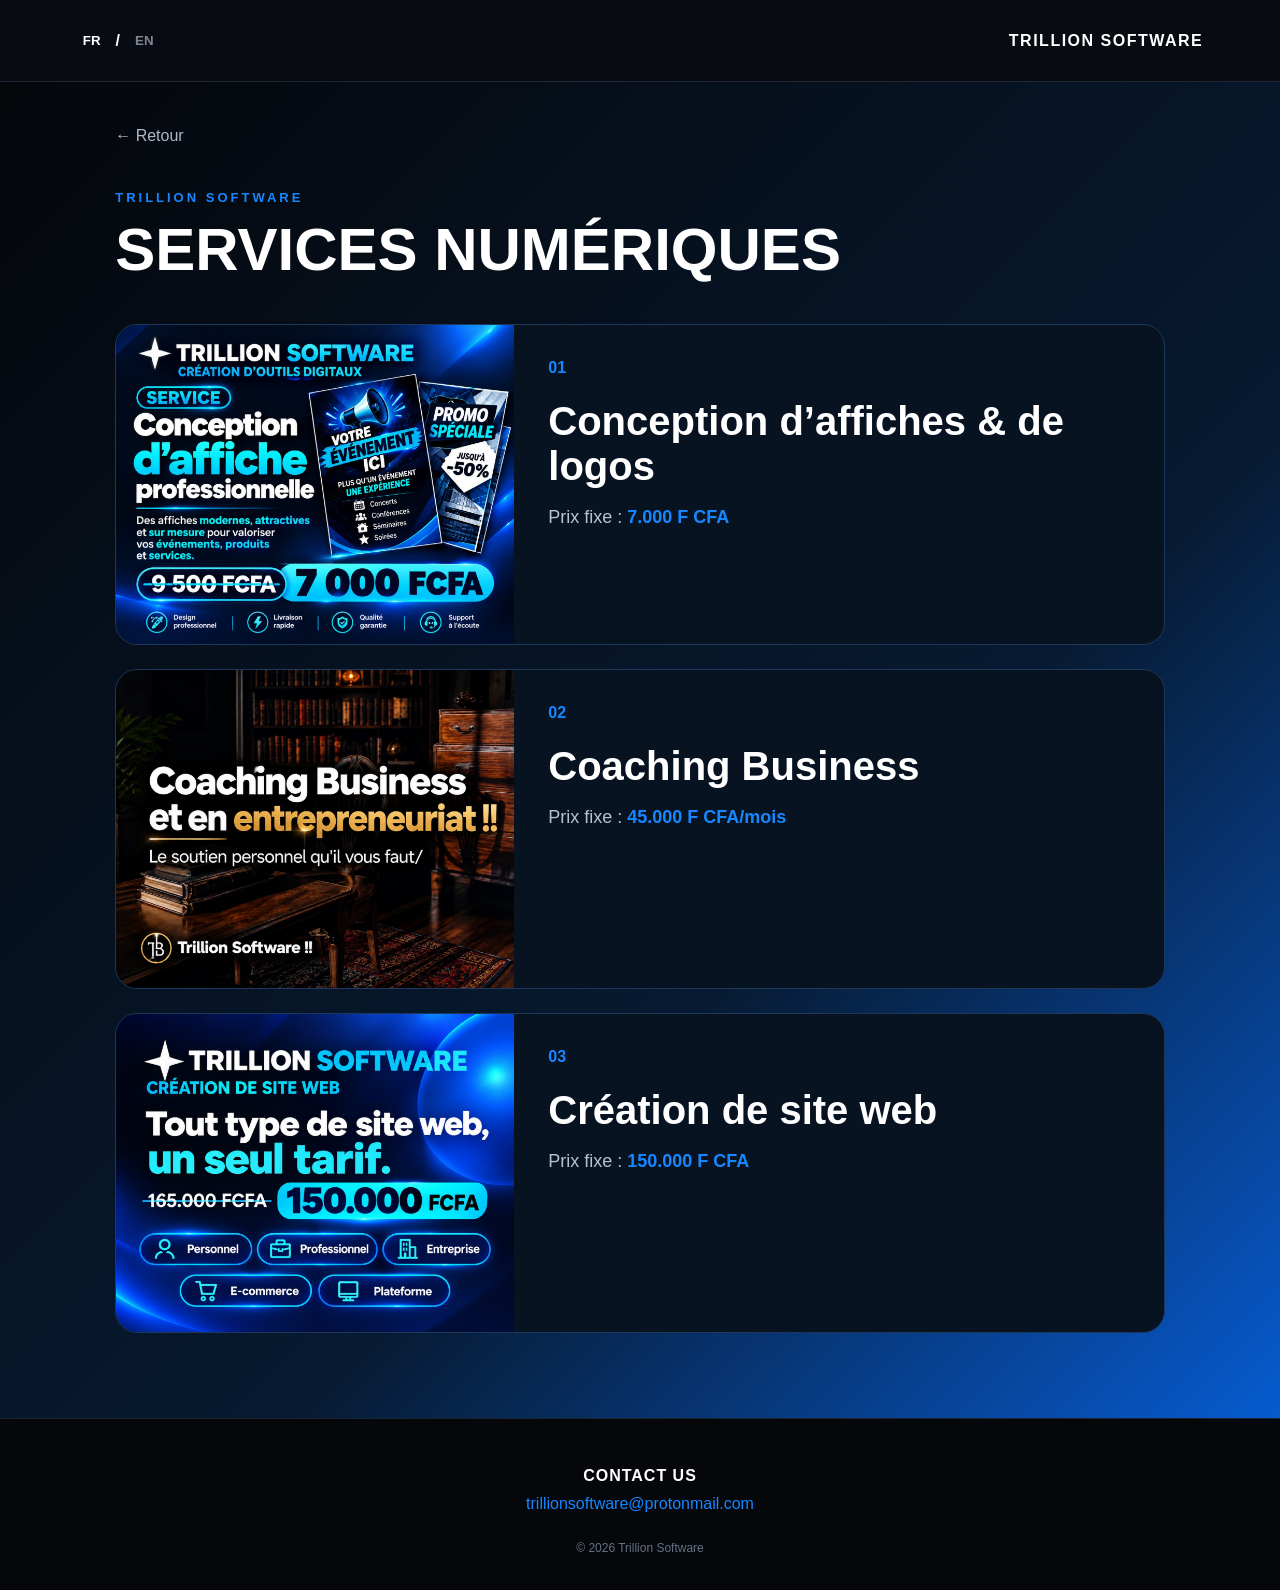
==== services-numeriques.html @ ea7481ec "Add files via upload" ====
<!doctype html>
<html lang="fr"><head><meta charset="UTF-8"><meta name="viewport" content="width=device-width,initial-scale=1.0"><title>Services Numériques — Trillion Software</title><link rel="stylesheet" href="style.css"></head>
<body>
<header><div class="langs"><button class="active" data-l="fr">FR</button><span>/</span><button data-l="en">EN</button></div><div class="brand">TRILLION SOFTWARE</div></header>
<main>
<section class="services-detail"><a class="back" href="index.html">← <span id="back">Retour</span></a><div class="section-label">TRILLION SOFTWARE</div><h1 id="detailTitle">SERVICES NUMÉRIQUES</h1><div class="digital-list">
<article class="digital-card"><img src="affiche-logo.png" alt="Création d’affiche et de logo"><div class="digital-content"><span class="number">01</span><h2 id="dtitle1">Conception d’affiches &amp; de logos</h2><p id="price1">Prix fixe : <strong>7.000 F CFA</strong></p></div></article>
<article class="digital-card"><img src="coaching-business.png" alt="Coaching Business"><div class="digital-content"><span class="number">02</span><h2 id="dtitle2">Coaching Business</h2><p id="price2">Prix fixe : <strong>45.000 F CFA/mois</strong></p></div></article>
<article class="digital-card"><img src="site-web.png" alt="Création de site web"><div class="digital-content"><span class="number">03</span><h2 id="dtitle3">Création de site web</h2><p id="price3">Prix fixe : <strong>150.000 F CFA</strong></p></div></article>
</div></section>
</main>
<footer id="contact"><div><strong id="contactLabel">CONTACT US</strong></div><a href="mailto:trillionsoftware@protonmail.com">trillionsoftware@protonmail.com</a><div class="copyright">© 2026 Trillion Software</div></footer>
<script src="script.js"></script></body></html>
---- style.css ----
*{box-sizing:border-box}html{scroll-behavior:smooth}body{margin:0;background:#05070b;color:#fff;font-family:Arial,Helvetica,sans-serif}header{height:82px;padding:0 6%;display:flex;align-items:center;justify-content:space-between;background:#080b11;border-bottom:1px solid #202631}.langs{display:flex;gap:9px;align-items:center;font-weight:700}.langs button{background:none;border:0;color:#7d8795;font-weight:700;cursor:pointer}.langs button.active{color:#fff}.brand{font-weight:800;letter-spacing:1.5px}.hero{padding:32px 9% 85px;background:linear-gradient(135deg,#05070b,#071a31 62%,#075bd0)}.hero-content{max-width:920px;margin:auto}.hero-name{color:#1687ff;font-size:clamp(34px,4vw,50px);font-weight:900;letter-spacing:1px}.spacer-line{height:1.4em}.hero h1{font-size:clamp(44px,6vw,76px);line-height:1.04;letter-spacing:-2px;margin:0 0 20px}.hero #intro{max-width:680px;color:#b8c2d0;font-size:18px;line-height:1.7;margin:0 0 30px}.actions{display:flex;gap:14px;flex-wrap:wrap}.actions a{padding:15px 26px;border-radius:7px;font-size:14px;font-weight:800;text-decoration:none}.contact{background:#146ee8;color:#fff;border:1px solid #146ee8}.services-btn{background:#fff;color:#05070b;border:1px solid #fff}.services-section{padding:78px 9%;background:#060b14}.section-label{color:#1687ff;font-size:13px;font-weight:800;letter-spacing:3px;margin-bottom:10px}.services-section h2{font-size:clamp(32px,5vw,52px);margin:0 0 34px}.service-grid{display:grid;grid-template-columns:repeat(3,1fr);gap:18px;max-width:1200px;margin:auto}.service-card{min-height:220px;padding:28px;border:1px solid #1c2b42;border-radius:18px;background:#091322}.service-card .number{color:#1687ff;font-weight:800;margin-bottom:30px}.service-card h3{font-size:22px;margin:0 0 12px}.service-card p{color:#9eabbd;line-height:1.6;margin:0}.service-card.clickable a{display:block;height:100%;color:inherit;text-decoration:none}.open-link{display:inline-block;margin-top:25px;color:#1687ff;font-weight:800}.important{border-color:#24558c}.services-detail{padding:45px 9% 85px;background:linear-gradient(135deg,#05070b,#071a31 62%,#075bd0);min-height:calc(100vh - 132px)}.back{display:inline-block;color:#aeb9c8;text-decoration:none;margin-bottom:45px}.services-detail h1{font-size:clamp(38px,5vw,60px);margin:0 0 40px}.digital-list{display:flex;flex-direction:column;gap:24px;max-width:1100px;margin:auto}.digital-card{display:grid;grid-template-columns:minmax(260px,38%) 1fr;background:#081322;border:1px solid #1d385a;border-radius:22px;overflow:hidden}.digital-card img{width:100%;height:100%;min-height:260px;object-fit:cover}.digital-content{padding:34px}.digital-content .number{color:#1687ff;font-weight:800}.digital-content h2{font-size:clamp(25px,4vw,40px);margin:22px 0 18px}.digital-content p{color:#b8c2d0;font-size:18px}.digital-content strong{color:#1687ff}footer{text-align:center;padding:48px 20px 35px;background:#05070b;border-top:1px solid #1b2431;color:#9ba6b6}footer strong{color:#fff;letter-spacing:1px}footer a{display:inline-block;margin-top:10px;color:#1687ff;text-decoration:none}.copyright{margin-top:28px;font-size:12px;color:#667286}@media(max-width:760px){header{padding:0 20px}.hero{padding:28px 22px 60px}.hero-name{font-size:34px}.spacer-line{height:1.2em}.hero h1{font-size:45px}.hero #intro{font-size:16px}.services-section{padding:60px 22px}.service-grid{grid-template-columns:1fr}.service-card{min-height:auto}.services-detail{padding:30px 22px 60px}.digital-card{grid-template-columns:1fr}.digital-card img{height:auto;min-height:0;aspect-ratio:1/1}.digital-content{padding:26px}.digital-content h2{font-size:29px}}
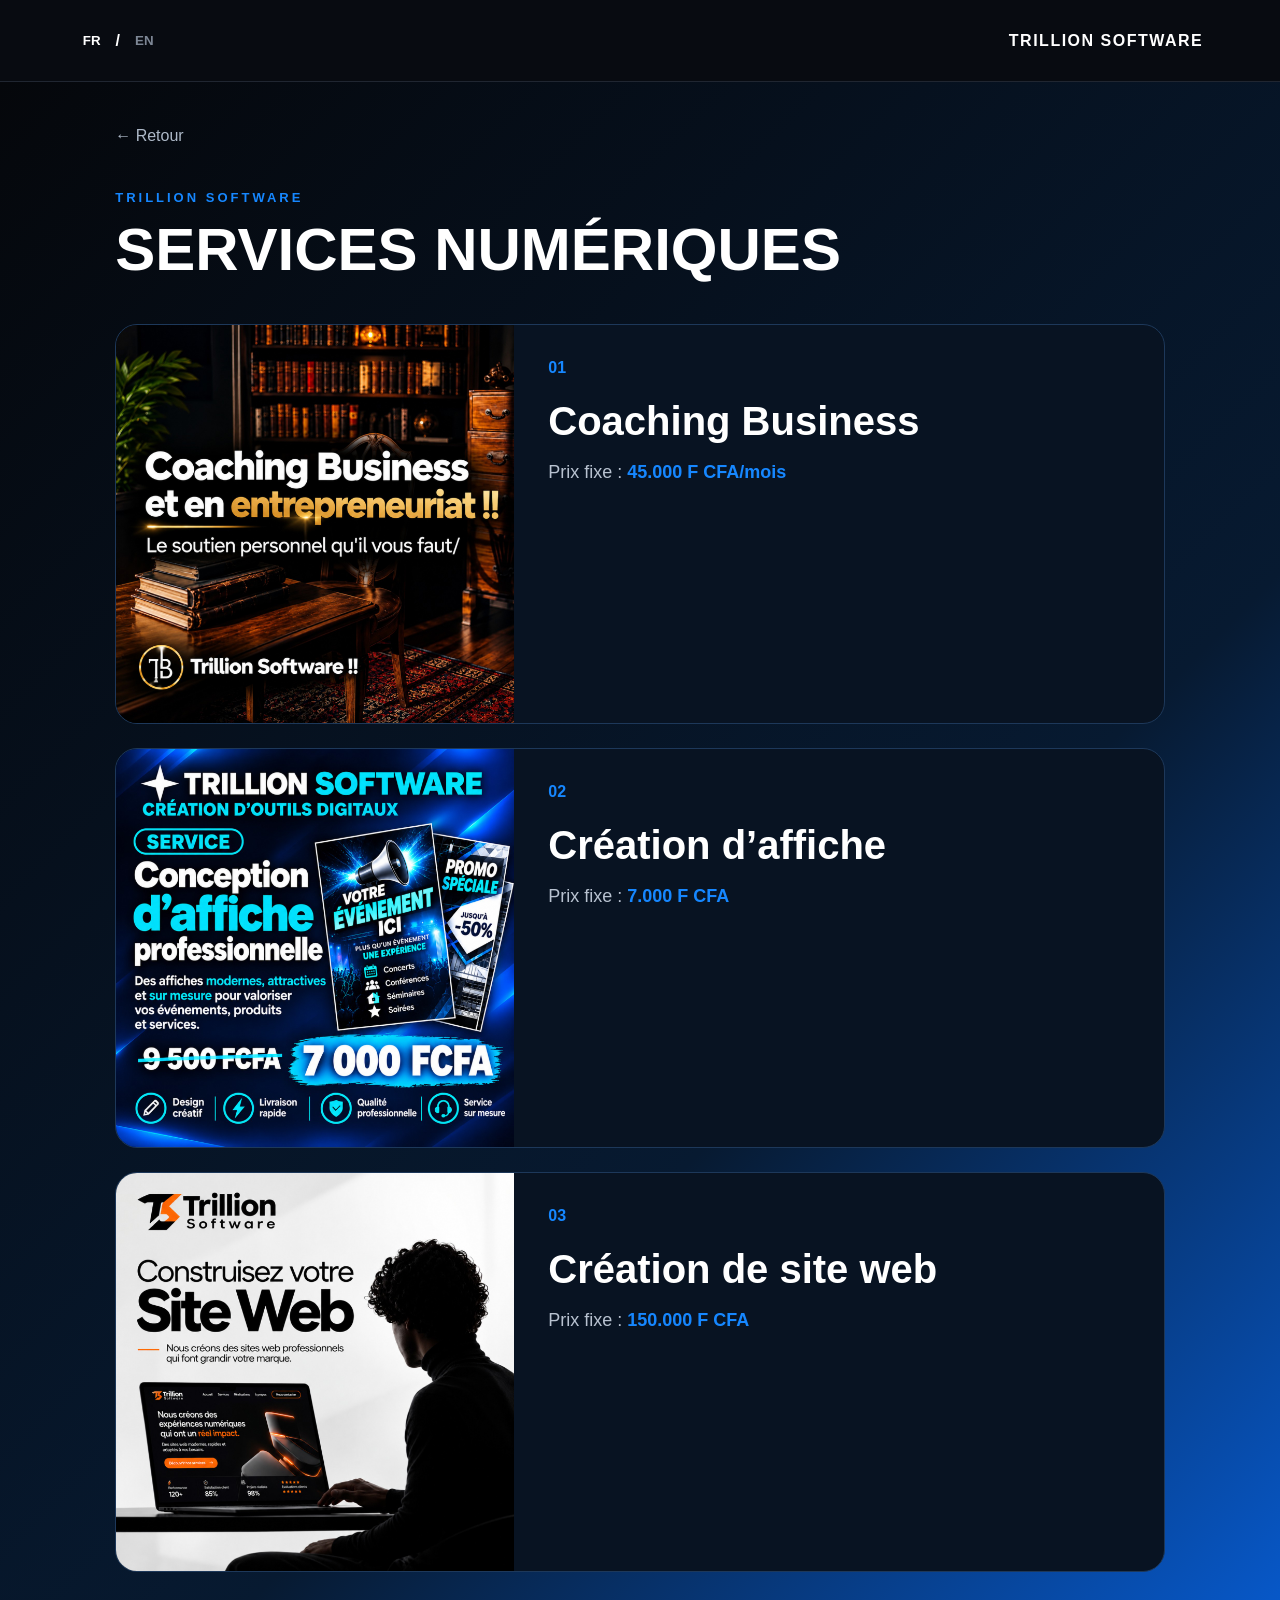
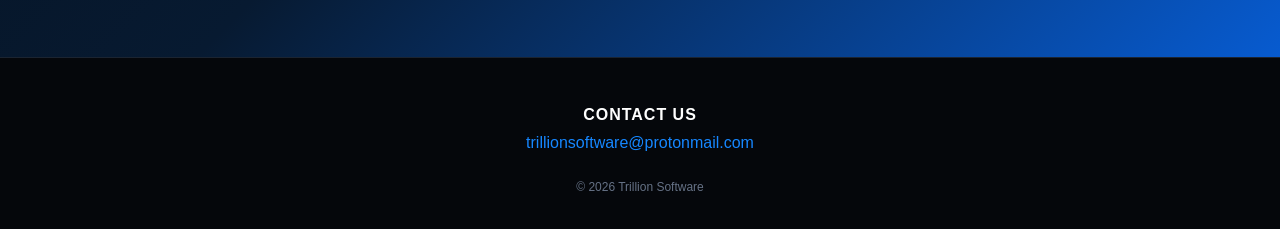
==== commit 28cdd37d: "Add files via upload" ====
--- a/services-numeriques.html
+++ b/services-numeriques.html
@@ -4,8 +4,8 @@
 <header><div class="langs"><button class="active" data-l="fr">FR</button><span>/</span><button data-l="en">EN</button></div><div class="brand">TRILLION SOFTWARE</div></header>
 <main>
 <section class="services-detail"><a class="back" href="index.html">← <span id="back">Retour</span></a><div class="section-label">TRILLION SOFTWARE</div><h1 id="detailTitle">SERVICES NUMÉRIQUES</h1><div class="digital-list">
-<article class="digital-card"><img src="affiche-logo.png" alt="Création d’affiche et de logo"><div class="digital-content"><span class="number">01</span><h2 id="dtitle1">Conception d’affiches &amp; de logos</h2><p id="price1">Prix fixe : <strong>7.000 F CFA</strong></p></div></article>
-<article class="digital-card"><img src="coaching-business.png" alt="Coaching Business"><div class="digital-content"><span class="number">02</span><h2 id="dtitle2">Coaching Business</h2><p id="price2">Prix fixe : <strong>45.000 F CFA/mois</strong></p></div></article>
+<article class="digital-card"><img src="coaching-business.png" alt="Coaching Business"><div class="digital-content"><span class="number">01</span><h2 id="dtitle1">Coaching Business</h2><p id="price1">Prix fixe : <strong>45.000 F CFA/mois</strong></p></div></article>
+<article class="digital-card"><img src="affiche-logo.png" alt="Création d’affiche"><div class="digital-content"><span class="number">02</span><h2 id="dtitle2">Création d’affiche</h2><p id="price2">Prix fixe : <strong>7.000 F CFA</strong></p></div></article>
 <article class="digital-card"><img src="site-web.png" alt="Création de site web"><div class="digital-content"><span class="number">03</span><h2 id="dtitle3">Création de site web</h2><p id="price3">Prix fixe : <strong>150.000 F CFA</strong></p></div></article>
 </div></section>
 </main>
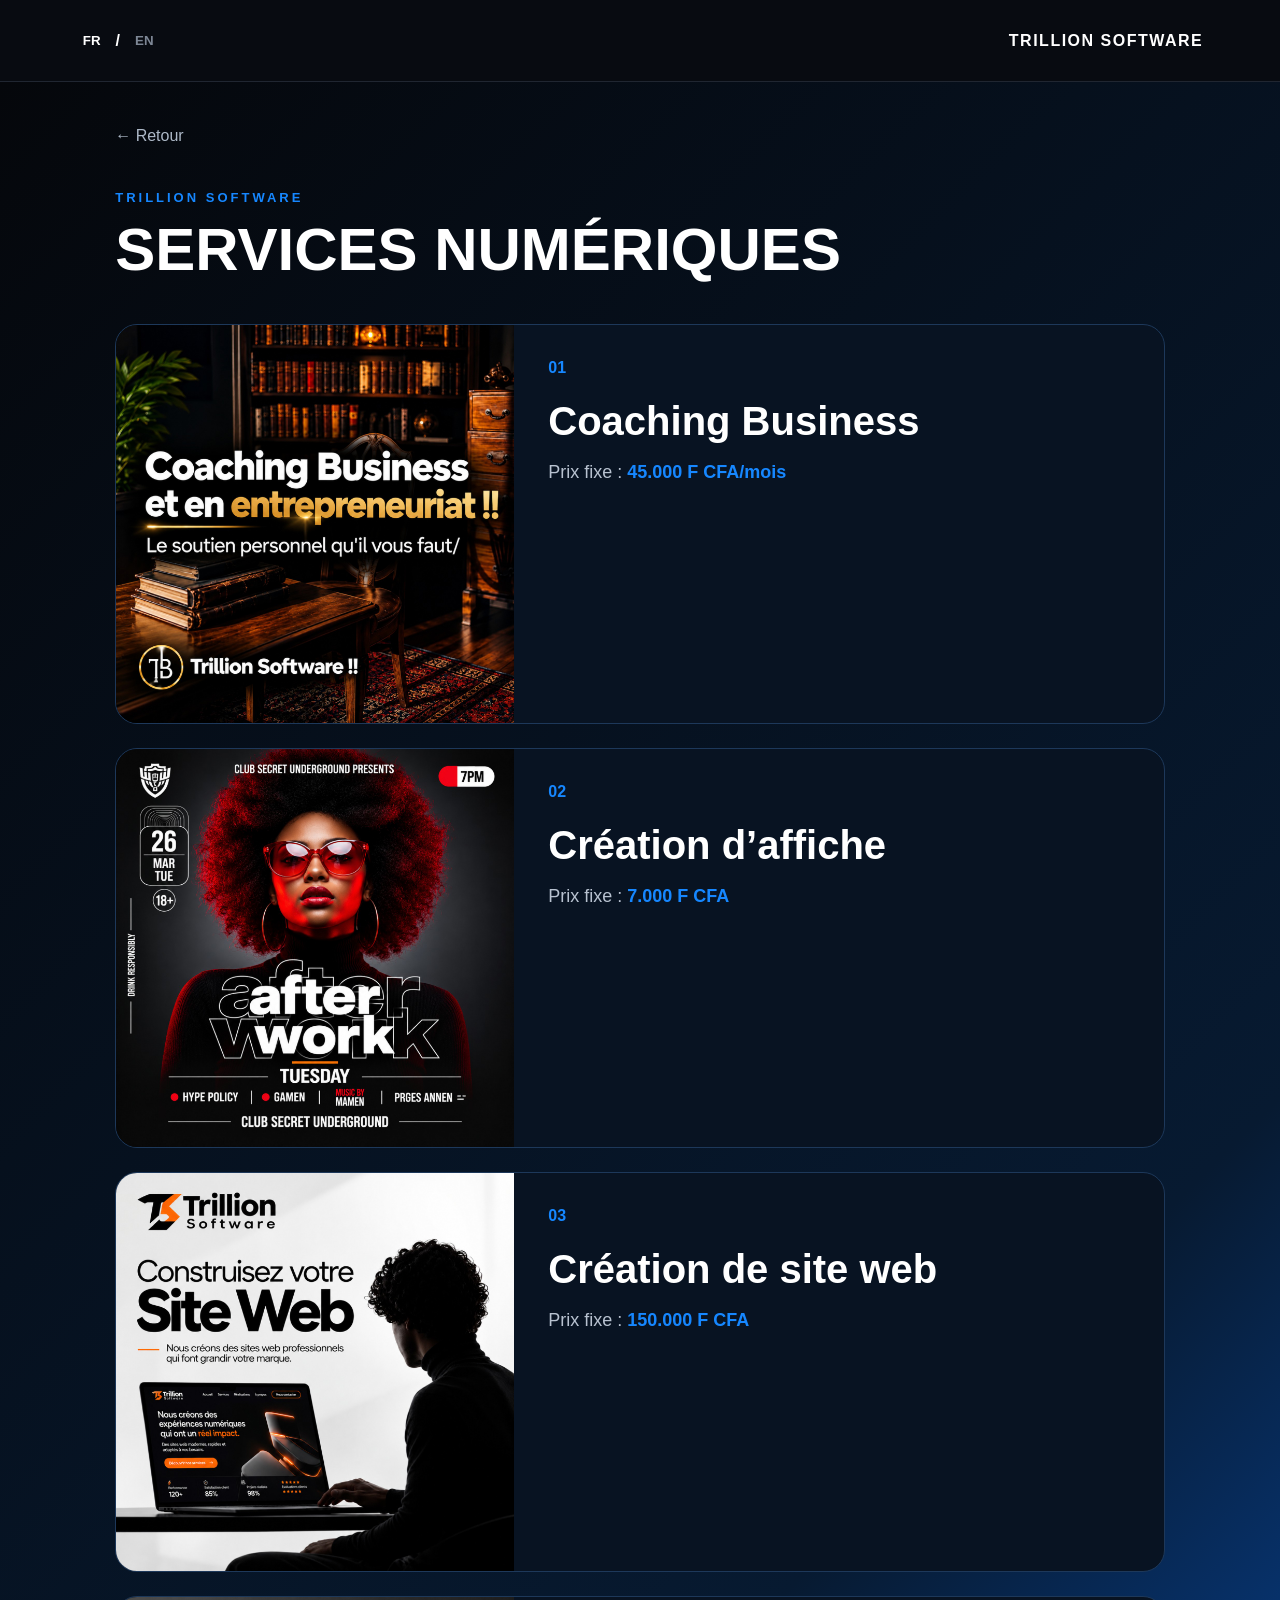
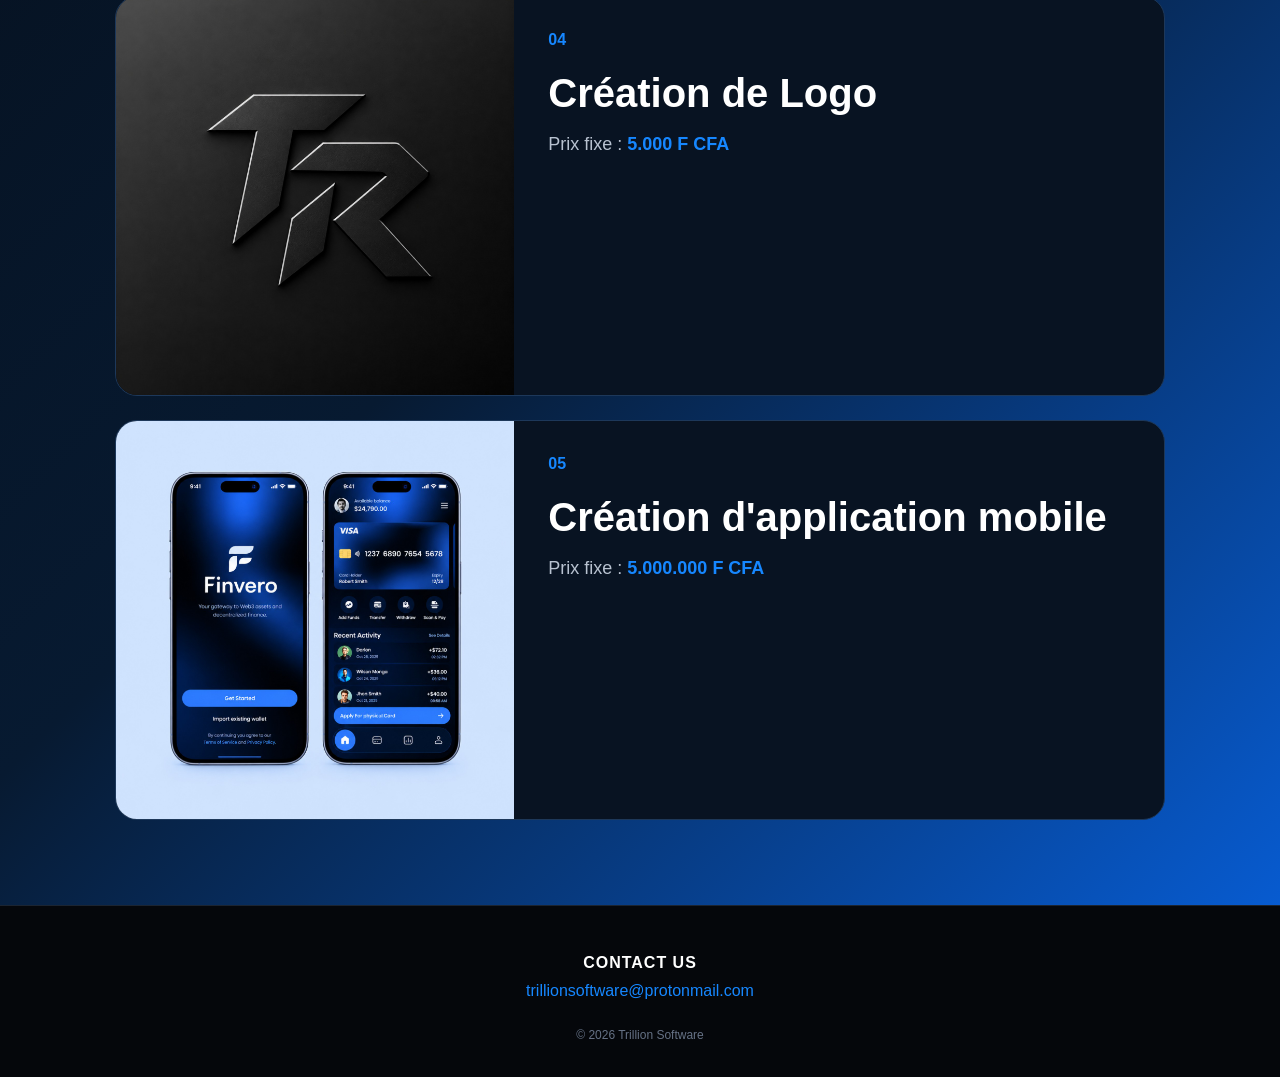
==== commit 32a7b8fe: "Add files via upload" ====
--- a/services-numeriques.html
+++ b/services-numeriques.html
@@ -7,6 +7,8 @@
 <article class="digital-card"><img src="coaching-business.png" alt="Coaching Business"><div class="digital-content"><span class="number">01</span><h2 id="dtitle1">Coaching Business</h2><p id="price1">Prix fixe : <strong>45.000 F CFA/mois</strong></p></div></article>
 <article class="digital-card"><img src="affiche-logo.png" alt="Création d’affiche"><div class="digital-content"><span class="number">02</span><h2 id="dtitle2">Création d’affiche</h2><p id="price2">Prix fixe : <strong>7.000 F CFA</strong></p></div></article>
 <article class="digital-card"><img src="site-web.png" alt="Création de site web"><div class="digital-content"><span class="number">03</span><h2 id="dtitle3">Création de site web</h2><p id="price3">Prix fixe : <strong>150.000 F CFA</strong></p></div></article>
+<article class="digital-card"><img src="creation-logo.png" alt="Création de Logo"><div class="digital-content"><span class="number">04</span><h2 id="dtitle4">Création de Logo</h2><p id="price4">Prix fixe : <strong>5.000 F CFA</strong></p></div></article>
+<article class="digital-card"><img src="application-mobile.png" alt="Création d'application mobile"><div class="digital-content"><span class="number">05</span><h2 id="dtitle5">Création d'application mobile</h2><p id="price5">Prix fixe : <strong>5.000.000 F CFA</strong></p></div></article>
 </div></section>
 </main>
 <footer id="contact"><div><strong id="contactLabel">CONTACT US</strong></div><a href="mailto:trillionsoftware@protonmail.com">trillionsoftware@protonmail.com</a><div class="copyright">© 2026 Trillion Software</div></footer>
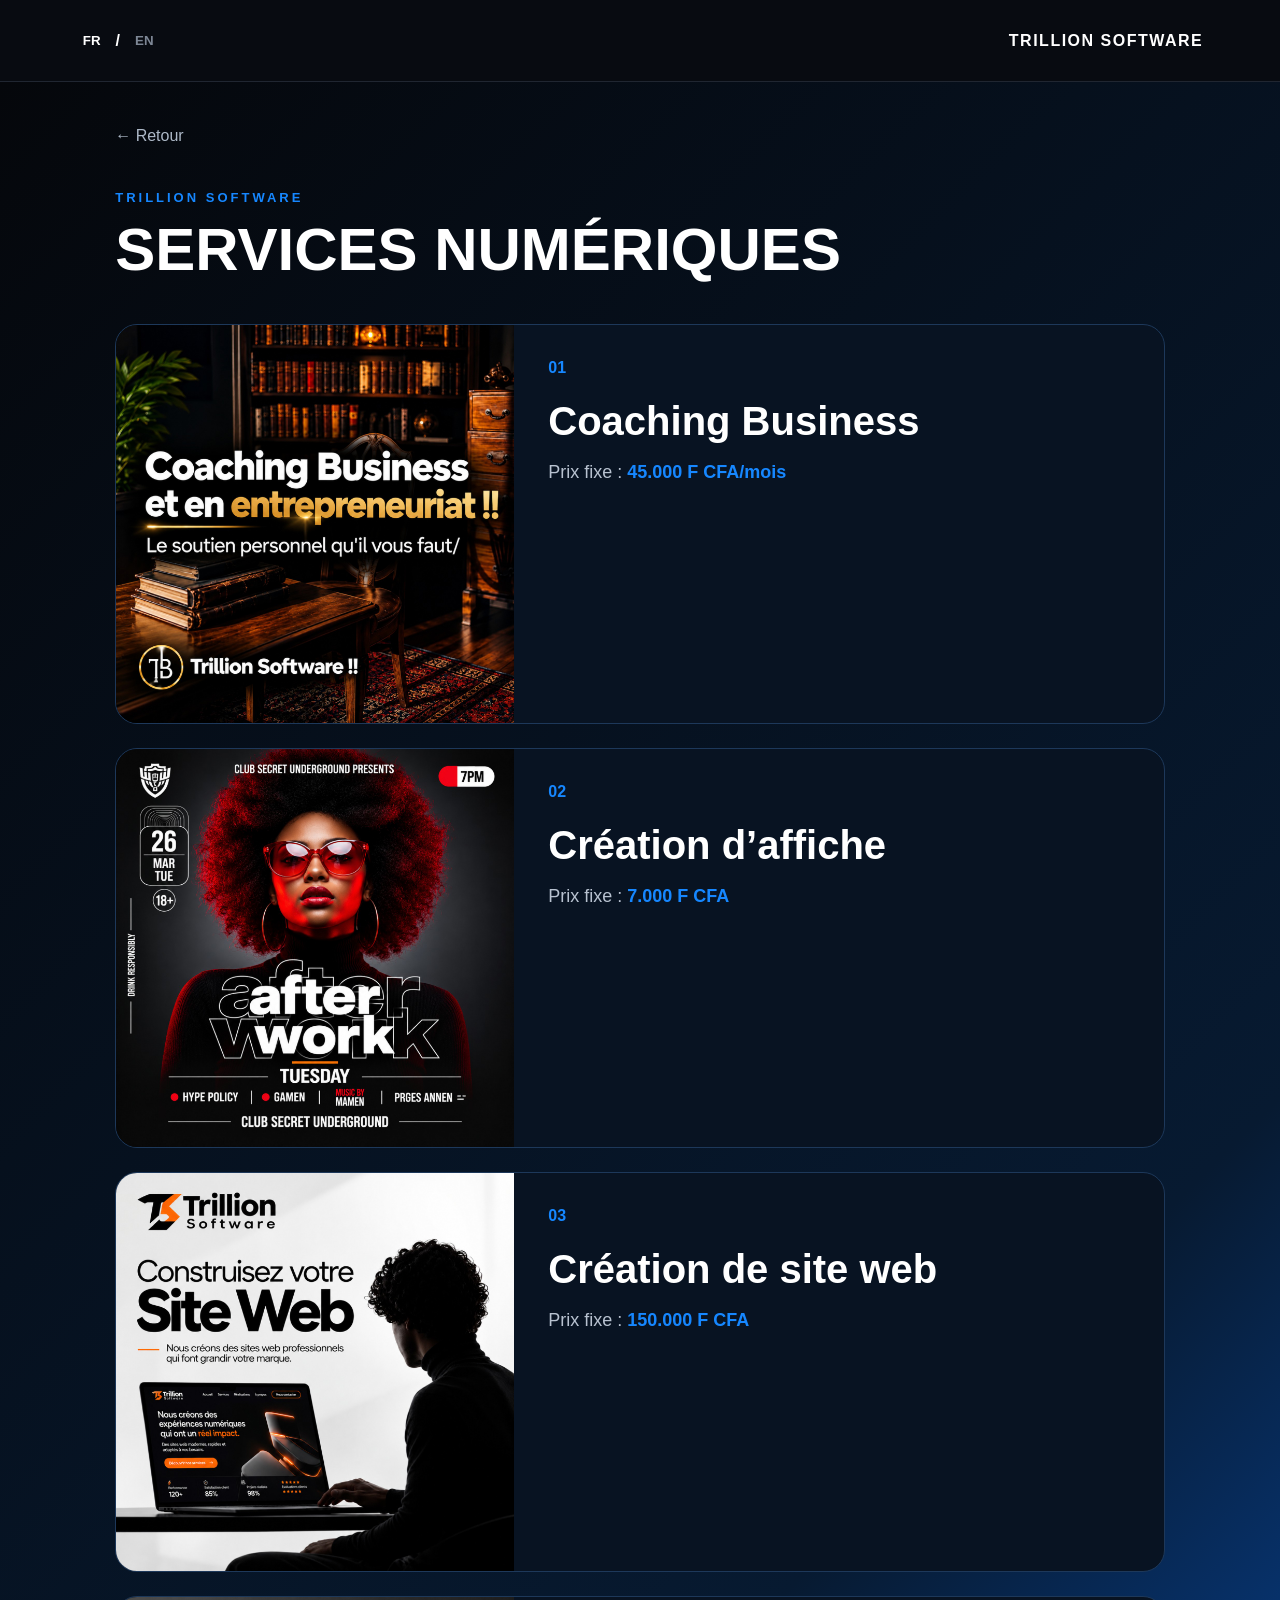
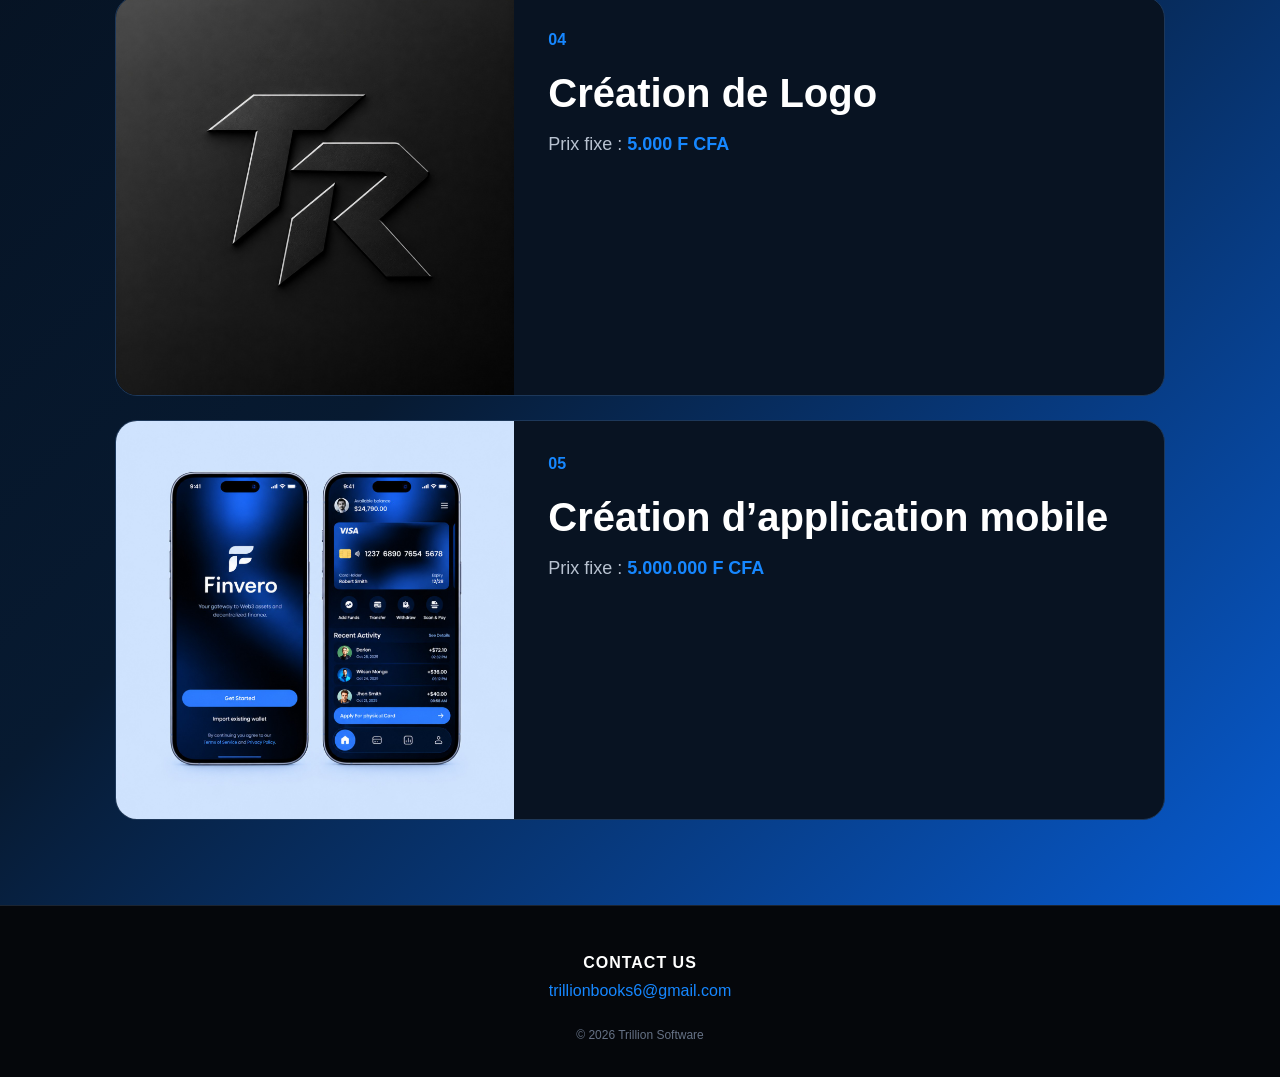
==== commit 3509d3d9: "Add files via upload" ====
--- a/services-numeriques.html
+++ b/services-numeriques.html
@@ -1,15 +1,37 @@
 <!doctype html>
-<html lang="fr"><head><meta charset="UTF-8"><meta name="viewport" content="width=device-width,initial-scale=1.0"><title>Services Numériques — Trillion Software</title><link rel="stylesheet" href="style.css"></head>
+<html lang="fr">
+<head>
+<meta charset="UTF-8">
+<meta name="viewport" content="width=device-width,initial-scale=1.0">
+<title id="pageTitle">Services Numériques — Trillion Software</title>
+<link rel="stylesheet" href="style.css">
+</head>
 <body>
-<header><div class="langs"><button class="active" data-l="fr">FR</button><span>/</span><button data-l="en">EN</button></div><div class="brand">TRILLION SOFTWARE</div></header>
+<header>
+  <div class="langs" aria-label="Language selector">
+    <button type="button" class="active" data-l="fr">FR</button><span>/</span><button type="button" data-l="en">EN</button>
+  </div>
+  <div class="brand">TRILLION SOFTWARE</div>
+</header>
 <main>
-<section class="services-detail"><a class="back" href="index.html">← <span id="back">Retour</span></a><div class="section-label">TRILLION SOFTWARE</div><h1 id="detailTitle">SERVICES NUMÉRIQUES</h1><div class="digital-list">
-<article class="digital-card"><img src="coaching-business.png" alt="Coaching Business"><div class="digital-content"><span class="number">01</span><h2 id="dtitle1">Coaching Business</h2><p id="price1">Prix fixe : <strong>45.000 F CFA/mois</strong></p></div></article>
-<article class="digital-card"><img src="affiche-logo.png" alt="Création d’affiche"><div class="digital-content"><span class="number">02</span><h2 id="dtitle2">Création d’affiche</h2><p id="price2">Prix fixe : <strong>7.000 F CFA</strong></p></div></article>
-<article class="digital-card"><img src="site-web.png" alt="Création de site web"><div class="digital-content"><span class="number">03</span><h2 id="dtitle3">Création de site web</h2><p id="price3">Prix fixe : <strong>150.000 F CFA</strong></p></div></article>
-<article class="digital-card"><img src="creation-logo.png" alt="Création de Logo"><div class="digital-content"><span class="number">04</span><h2 id="dtitle4">Création de Logo</h2><p id="price4">Prix fixe : <strong>5.000 F CFA</strong></p></div></article>
-<article class="digital-card"><img src="application-mobile.png" alt="Création d'application mobile"><div class="digital-content"><span class="number">05</span><h2 id="dtitle5">Création d'application mobile</h2><p id="price5">Prix fixe : <strong>5.000.000 F CFA</strong></p></div></article>
-</div></section>
+<section class="services-detail">
+  <a class="back" href="index.html">← <span id="back">Retour</span></a>
+  <div class="section-label">TRILLION SOFTWARE</div>
+  <h1 id="detailTitle">SERVICES NUMÉRIQUES</h1>
+  <div class="digital-list">
+    <article class="digital-card"><img src="coaching-business.png" alt="Coaching Business"><div class="digital-content"><span class="number">01</span><h2 id="dtitle1">Coaching Business</h2><p id="price1">Prix fixe : <strong>45.000 F CFA/mois</strong></p></div></article>
+    <article class="digital-card"><img src="affiche-logo.png" alt="Création d’affiche"><div class="digital-content"><span class="number">02</span><h2 id="dtitle2">Création d’affiche</h2><p id="price2">Prix fixe : <strong>7.000 F CFA</strong></p></div></article>
+    <article class="digital-card"><img src="site-web.png" alt="Création de site web"><div class="digital-content"><span class="number">03</span><h2 id="dtitle3">Création de site web</h2><p id="price3">Prix fixe : <strong>150.000 F CFA</strong></p></div></article>
+    <article class="digital-card"><img src="creation-logo.png" alt="Création de Logo"><div class="digital-content"><span class="number">04</span><h2 id="dtitle4">Création de Logo</h2><p id="price4">Prix fixe : <strong>5.000 F CFA</strong></p></div></article>
+    <article class="digital-card"><img src="application-mobile.png" alt="Création d'application mobile"><div class="digital-content"><span class="number">05</span><h2 id="dtitle5">Création d'application mobile</h2><p id="price5">Prix fixe : <strong>5.000.000 F CFA</strong></p></div></article>
+  </div>
+</section>
 </main>
-<footer id="contact"><div><strong id="contactLabel">CONTACT US</strong></div><a href="mailto:trillionsoftware@protonmail.com">trillionsoftware@protonmail.com</a><div class="copyright">© 2026 Trillion Software</div></footer>
-<script src="script.js"></script></body></html>
+<footer id="contact">
+  <div><strong id="contactLabel">CONTACT US</strong></div>
+  <a href="mailto:trillionbooks6@gmail.com">trillionbooks6@gmail.com</a>
+  <div class="copyright">© 2026 Trillion Software</div>
+</footer>
+<script src="script.js"></script>
+</body>
+</html>
--- a/style.css
+++ b/style.css
@@ -1 +1 @@
-*{box-sizing:border-box}html{scroll-behavior:smooth}body{margin:0;background:#05070b;color:#fff;font-family:Arial,Helvetica,sans-serif}header{height:82px;padding:0 6%;display:flex;align-items:center;justify-content:space-between;background:#080b11;border-bottom:1px solid #202631}.langs{display:flex;gap:9px;align-items:center;font-weight:700}.langs button{background:none;border:0;color:#7d8795;font-weight:700;cursor:pointer}.langs button.active{color:#fff}.brand{font-weight:800;letter-spacing:1.5px}.hero{padding:32px 9% 85px;background:linear-gradient(135deg,#05070b,#071a31 62%,#075bd0)}.hero-content{max-width:920px;margin:auto}.hero-name{color:#1687ff;font-size:clamp(34px,4vw,50px);font-weight:900;letter-spacing:1px}.spacer-line{height:1.4em}.hero h1{font-size:clamp(44px,6vw,76px);line-height:1.04;letter-spacing:-2px;margin:0 0 20px}.hero #intro{max-width:680px;color:#b8c2d0;font-size:18px;line-height:1.7;margin:0 0 30px}.actions{display:flex;gap:14px;flex-wrap:wrap}.actions a{padding:15px 26px;border-radius:7px;font-size:14px;font-weight:800;text-decoration:none}.contact{background:#146ee8;color:#fff;border:1px solid #146ee8}.services-btn{background:#fff;color:#05070b;border:1px solid #fff}.services-section{padding:78px 9%;background:#060b14}.section-label{color:#1687ff;font-size:13px;font-weight:800;letter-spacing:3px;margin-bottom:10px}.services-section h2{font-size:clamp(32px,5vw,52px);margin:0 0 34px}.service-grid{display:grid;grid-template-columns:repeat(3,1fr);gap:18px;max-width:1200px;margin:auto}.service-card{min-height:220px;padding:28px;border:1px solid #1c2b42;border-radius:18px;background:#091322}.service-card .number{color:#1687ff;font-weight:800;margin-bottom:30px}.service-card h3{font-size:22px;margin:0 0 12px}.service-card p{color:#9eabbd;line-height:1.6;margin:0}.service-card.clickable a{display:block;height:100%;color:inherit;text-decoration:none}.open-link{display:inline-block;margin-top:25px;color:#1687ff;font-weight:800}.important{border-color:#24558c}.services-detail{padding:45px 9% 85px;background:linear-gradient(135deg,#05070b,#071a31 62%,#075bd0);min-height:calc(100vh - 132px)}.back{display:inline-block;color:#aeb9c8;text-decoration:none;margin-bottom:45px}.services-detail h1{font-size:clamp(38px,5vw,60px);margin:0 0 40px}.digital-list{display:flex;flex-direction:column;gap:24px;max-width:1100px;margin:auto}.digital-card{display:grid;grid-template-columns:minmax(260px,38%) 1fr;background:#081322;border:1px solid #1d385a;border-radius:22px;overflow:hidden}.digital-card img{width:100%;height:100%;min-height:260px;object-fit:cover}.digital-content{padding:34px}.digital-content .number{color:#1687ff;font-weight:800}.digital-content h2{font-size:clamp(25px,4vw,40px);margin:22px 0 18px}.digital-content p{color:#b8c2d0;font-size:18px}.digital-content strong{color:#1687ff}footer{text-align:center;padding:48px 20px 35px;background:#05070b;border-top:1px solid #1b2431;color:#9ba6b6}footer strong{color:#fff;letter-spacing:1px}footer a{display:inline-block;margin-top:10px;color:#1687ff;text-decoration:none}.copyright{margin-top:28px;font-size:12px;color:#667286}@media(max-width:760px){header{padding:0 20px}.hero{padding:28px 22px 60px}.hero-name{font-size:34px}.spacer-line{height:1.2em}.hero h1{font-size:45px}.hero #intro{font-size:16px}.services-section{padding:60px 22px}.service-grid{grid-template-columns:1fr}.service-card{min-height:auto}.services-detail{padding:30px 22px 60px}.digital-card{grid-template-columns:1fr}.digital-card img{height:auto;min-height:0;aspect-ratio:1/1}.digital-content{padding:26px}.digital-content h2{font-size:29px}}
+*{box-sizing:border-box}html{scroll-behavior:smooth}body{margin:0;background:#05070b;color:#fff;font-family:Arial,Helvetica,sans-serif}header{height:82px;padding:0 6%;display:flex;align-items:center;justify-content:space-between;background:#080b11;border-bottom:1px solid #202631}.langs{display:flex;gap:9px;align-items:center;font-weight:700}.langs button{background:none;border:0;color:#7d8795;font-weight:700;cursor:pointer}.langs button.active{color:#fff}.brand{font-weight:800;letter-spacing:1.5px}.hero{padding:32px 9% 85px;background:linear-gradient(135deg,#05070b,#071a31 62%,#075bd0)}.hero-content{max-width:920px;margin:auto}.hero-name{color:#1687ff;font-size:clamp(34px,4vw,50px);font-weight:900;letter-spacing:1px}.spacer-line{height:1.4em}.hero h1{font-size:clamp(44px,6vw,76px);line-height:1.04;letter-spacing:-2px;margin:0 0 20px}.hero #intro{max-width:680px;color:#b8c2d0;font-size:18px;line-height:1.7;margin:0 0 30px}.actions{display:flex;gap:14px;flex-wrap:wrap}.actions a{padding:15px 26px;border-radius:7px;font-size:14px;font-weight:800;text-decoration:none}.contact{background:#146ee8;color:#fff;border:1px solid #146ee8}.services-btn{background:#fff;color:#05070b;border:1px solid #fff}.tech-banner{display:block;width:100%;max-width:920px;max-height:620px;object-fit:cover;object-position:center;margin:34px auto 0;border-radius:20px;border:1px solid #1c2b42;box-shadow:0 20px 60px rgba(0,0,0,.35)}.services-section{padding:78px 9%;background:#060b14}.section-label{color:#1687ff;font-size:13px;font-weight:800;letter-spacing:3px;margin-bottom:10px}.services-section h2{font-size:clamp(32px,5vw,52px);margin:0 0 34px}.service-grid{display:grid;grid-template-columns:repeat(3,1fr);gap:18px;max-width:1200px;margin:auto}.service-card{min-height:220px;padding:28px;border:1px solid #1c2b42;border-radius:18px;background:#091322;position:relative}.service-card .number{color:#1687ff;font-weight:800;margin-bottom:30px}.service-card h3{font-size:22px;margin:0 0 12px}.service-card p{color:#9eabbd;line-height:1.6;margin:0}.service-card.clickable a{display:block;height:100%;color:inherit;text-decoration:none}.open-link{display:inline-block;margin-top:25px;color:#1687ff;font-weight:800}.lock{position:absolute;top:26px;right:26px;opacity:.8;font-size:18px}.important{border-color:#24558c}.services-detail{padding:45px 9% 85px;background:linear-gradient(135deg,#05070b,#071a31 62%,#075bd0);min-height:calc(100vh - 132px)}.back{display:inline-block;color:#aeb9c8;text-decoration:none;margin-bottom:45px}.services-detail h1{font-size:clamp(38px,5vw,60px);margin:0 0 40px}.digital-list{display:flex;flex-direction:column;gap:24px;max-width:1100px;margin:auto}.digital-card{display:grid;grid-template-columns:minmax(260px,38%) 1fr;background:#081322;border:1px solid #1d385a;border-radius:22px;overflow:hidden}.digital-card img{width:100%;height:100%;min-height:260px;object-fit:cover}.digital-content{padding:34px}.digital-content .number{color:#1687ff;font-weight:800}.digital-content h2{font-size:clamp(25px,4vw,40px);margin:22px 0 18px}.digital-content p{color:#b8c2d0;font-size:18px}.digital-content strong{color:#1687ff}footer{text-align:center;padding:48px 20px 35px;background:#05070b;border-top:1px solid #1b2431;color:#9ba6b6}footer strong{color:#fff;letter-spacing:1px}footer a{display:inline-block;margin-top:10px;color:#1687ff;text-decoration:none}.copyright{margin-top:28px;font-size:12px;color:#667286}@media(max-width:760px){header{padding:0 20px}.hero{padding:28px 22px 60px}.hero-name{font-size:34px}.spacer-line{height:1.2em}.hero h1{font-size:45px}.hero #intro{font-size:16px}.tech-banner{margin-top:28px;border-radius:14px}.services-section{padding:60px 22px}.service-grid{grid-template-columns:1fr}.service-card{min-height:auto}.services-detail{padding:30px 22px 60px}.digital-card{grid-template-columns:1fr}.digital-card img{height:auto;min-height:0;aspect-ratio:1/1}.digital-content{padding:26px}.digital-content h2{font-size:29px}}
